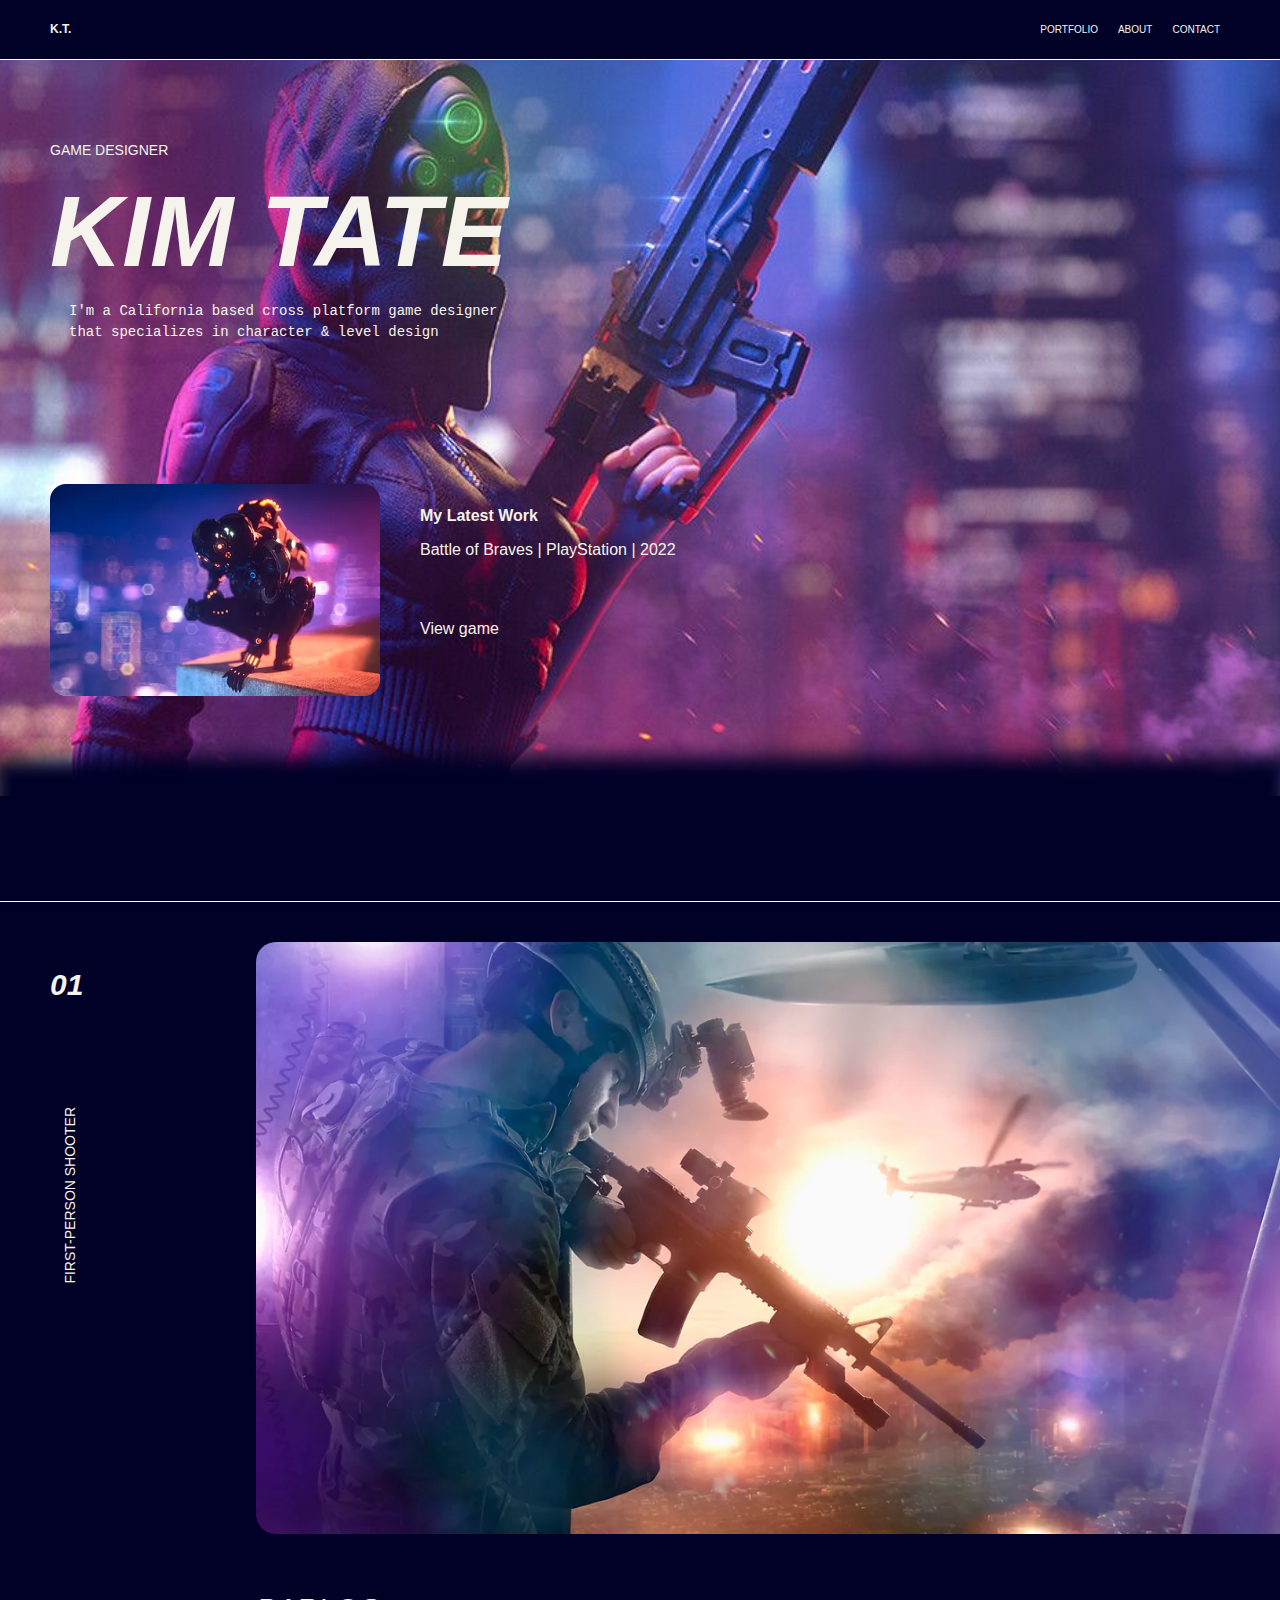
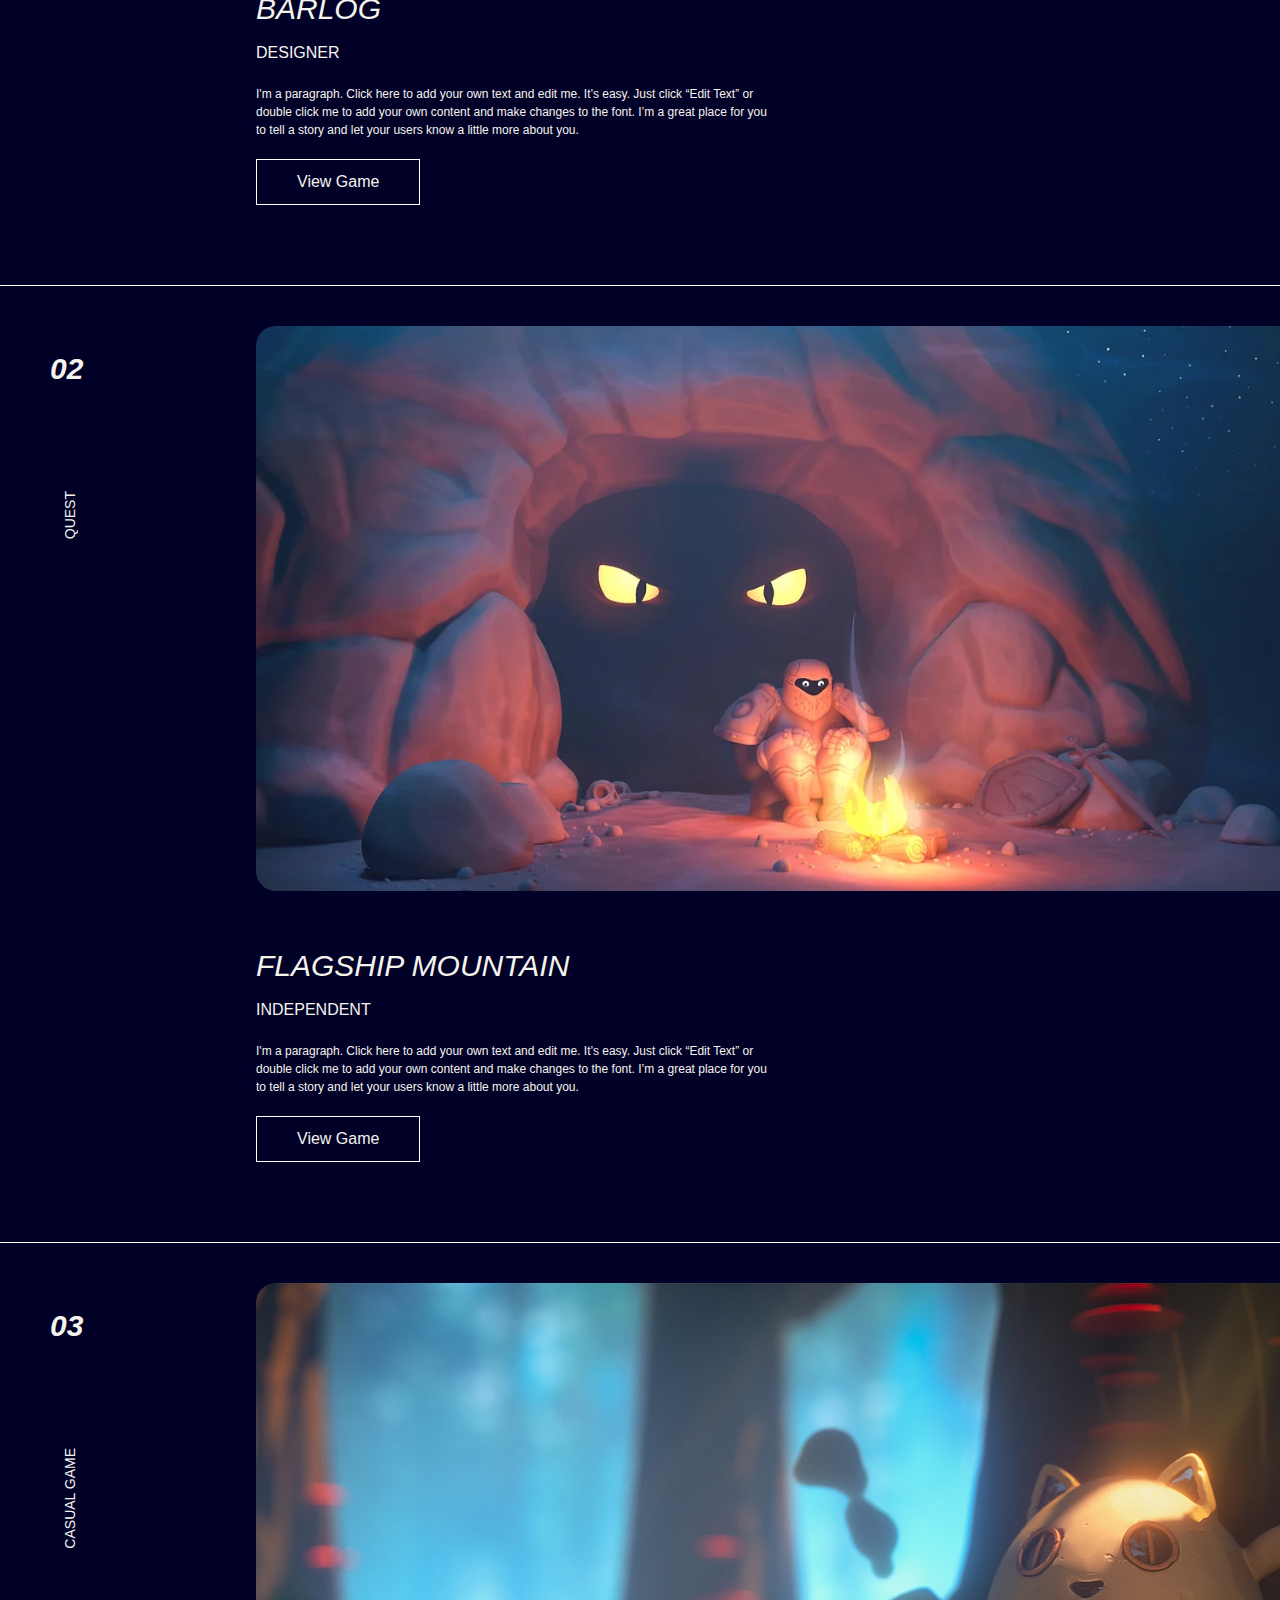
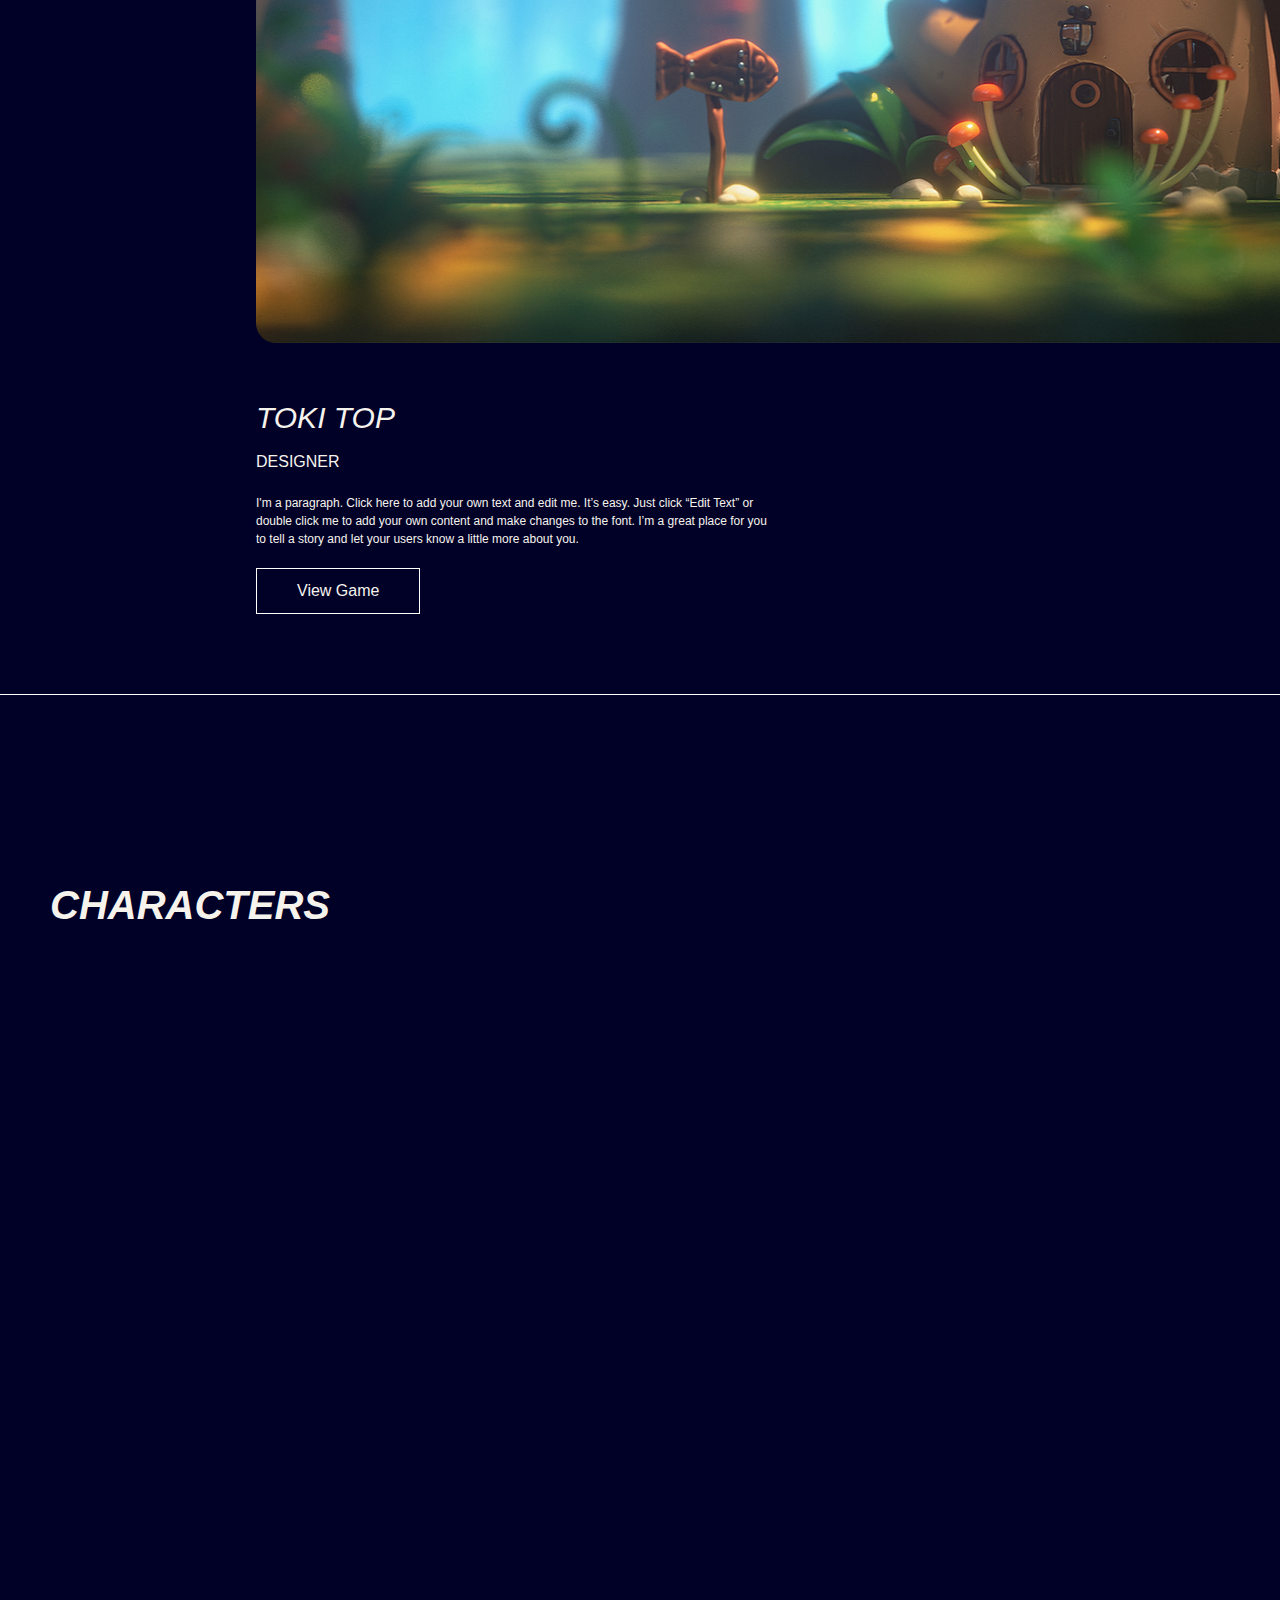
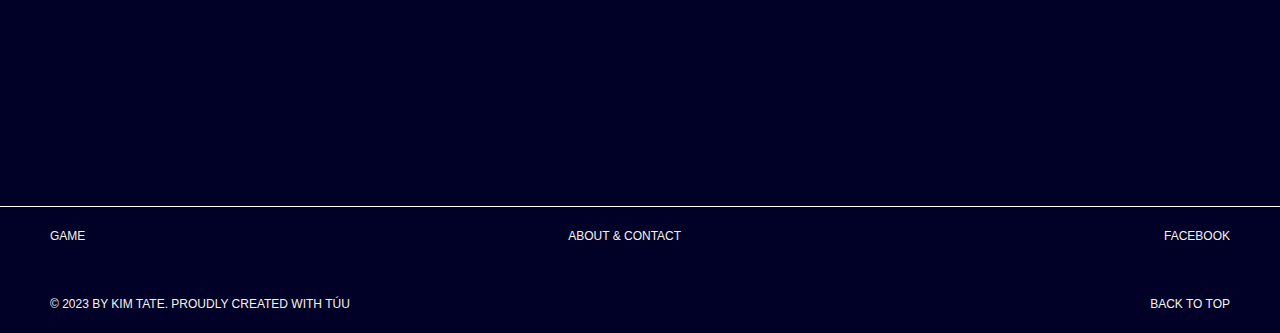
==== index.html @ 37a830bd "Tu Anh" ====
<!DOCTYPE html>
<html lang="en">
  <head>
    <meta charset="UTF-8" />
    <meta http-equiv="X-UA-Compatible" content="IE=edge" />
    <meta name="viewport" content="width=device-width, initial-scale=1.0" />
    <link
      rel="stylesheet"
      href="https://cdnjs.cloudflare.com/ajax/libs/font-awesome/6.0.0-beta3/css/all.min.css"
      integrity="sha512-Fo3rlrZj/k7ujTnHg4CGR2D7kSs0v4LLanw2qksYuRlEzO+tcaEPQogQ0KaoGN26/zrn20ImR1DfuLWnOo7aBA=="
      crossorigin="anonymous"
      referrerpolicy="no-referrer"
    />
    <link rel="stylesheet" href="./css/main.css" />
    <!-- <link rel="stylesheet" href="./css/animate.css" /> -->
    <link href="https://unpkg.com/aos@2.3.1/dist/aos.css" rel="stylesheet" />
    <title>Document</title>
  </head>
  <body>
    <div class="main">
      <section id="heading">
        <!-- navbar -->
        <div class="navbar">
          <div class="navbar__container">
            <div class="navbar__logo">
              <a href="#">K.T.</a>
            </div>

            <ul class="right-nav">
              <li><a href="./portfolio.html">PORTFOLIO</a></li>
              <li><a href="./about.html">ABOUT</a></li>
              <li><a href="./about.html#contact">CONTACT</a></li>
            </ul>
          </div>
        </div>

        <!-- Introduce st -->
        <div class="introduce">
          <div class="intro__about">
            <h3>GAME DESIGNER</h3>
            <h2>KIM TATE</h2>
            <pre>
          I'm a California based cross platform game designer
          that specializes in character & level design
        </pre
            >
          </div>

          <div class="intro__latest-work">
            <img src="./img/battle_braves.webp" alt="" />
            <div class="intro__latest-work__content">
              <h3>My Latest Work</h3>
              <p>Battle of Braves | PlayStation | 2022</p>
              <a href="./game_pages/battle_braves.html">
                View game <i class="far fa-arrow-alt-circle-right"></i>
              </a>
            </div>
          </div>
        </div>
      </section>

      <!-- PORTFOLIO -->
      <section id="portfolio">
        <h2 data-aos="fade-left" data-aos-duration="1500">MY PORTFOLIO</h2>
      </section>

      <!-- Game Project 1 -->
      <section id="project-1">
        <div class="game-project__container">
          <div class="game-project__container--left">
            <h3>01</h3>
            <p>FIRST-PERSON SHOOTER</p>
          </div>

          <div class="game-project__container--right">
            <img src="./img/solider.webp" alt="" />
          </div>
        </div>

        <div class="game-project__content">
          <a href="./game_pages/barlog.html"
            >BARLOG <i class="far fa-arrow-alt-circle-right"></i
          ></a>
          <h3>DESIGNER</h3>
          <p>
            I'm a paragraph. Click here to add your own text and edit me. It’s
            easy. Just click “Edit Text” or double click me to add your own
            content and make changes to the font. I’m a great place for you to
            tell a story and let your users know a little more about you.
          </p>
          <button><a href="">View Game</a></button>
        </div>
      </section>

      <!-- Game Project 2 -->
      <section id="project-1">
        <div class="game-project__container">
          <div class="game-project__container--left">
            <h3>02</h3>
            <p>QUEST</p>
          </div>

          <div class="game-project__container--right">
            <img src="./img/flagship_moutain.webp" alt="" />
          </div>
        </div>

        <div class="game-project__content">
          <a href="./game_pages/flagship.html">
            FLAGSHIP MOUNTAIN <i class="far fa-arrow-alt-circle-right"></i>
          </a>
          <h3>INDEPENDENT</h3>
          <p>
            I'm a paragraph. Click here to add your own text and edit me. It’s
            easy. Just click “Edit Text” or double click me to add your own
            content and make changes to the font. I’m a great place for you to
            tell a story and let your users know a little more about you.
          </p>
          <button><a href="">View Game</a></button>
        </div>
      </section>

      <!-- Game Project 3 -->
      <section id="project-1">
        <div class="game-project__container">
          <div class="game-project__container--left">
            <h3>03</h3>
            <p>CASUAL GAME</p>
          </div>

          <div class="game-project__container--right">
            <img src="./img/toki_top.webp" alt="" />
          </div>
        </div>

        <div class="game-project__content">
          <a href="./game_pages/tokitop.html"
            >TOKI TOP <i class="far fa-arrow-alt-circle-right"></i
          ></a>
          <h3>DESIGNER</h3>
          <p>
            I'm a paragraph. Click here to add your own text and edit me. It’s
            easy. Just click “Edit Text” or double click me to add your own
            content and make changes to the font. I’m a great place for you to
            tell a story and let your users know a little more about you.
          </p>
          <button><a href="">View Game</a></button>
        </div>
      </section>

      <!-- All games -->
      <section id="all-game">
        <a
          href="./portfolio.html"
          data-aos="fade-right"
          data-aos-duration="1500"
        >
          <h2>VIEW ALL GAME <i class="far fa-arrow-alt-circle-right"></i></h2>
        </a>
      </section>

      <section id="characters">
        <h2>CHARACTERS</h2>

        <div
          class="characters__content"
          data-aos="fade-up"
          data-aos-duration="3000"
          data-aos-offset="500"
        >
          <div class="characters__content-items">
            <div class="characters__content-image">
              <img src="./img/character_1.webp" alt="" />
            </div>
            <h3>ZORD</h3>
            <p>From Master League</p>
          </div>

          <div class="characters__content-items">
            <div class="characters__content-image">
              <img src="./img/character_2.webp" alt="" />
            </div>
            <h3>THE SCARLET SORCERER</h3>
            <p>From Flagship Mountain</p>
          </div>

          <div class="characters__content-items">
            <div class="characters__content-image">
              <img src="./img/character_3.webp" alt="" />
            </div>
            <h3>KATANNA</h3>
            <p>From Battle of the Braves</p>
          </div>
        </div>

        <div id="all-character">
          <a
            href="./characters.html"
            data-aos="fade-right"
            data-aos-duration="1500"
          >
            <h2 id="view-all-character">
              VIEW ALL CHARACTERS <i class="far fa-arrow-alt-circle-right"></i>
            </h2>
          </a>
        </div>
      </section>

      <!-- footer -->
      <div class="footer">
        <ul>
          <li><a href="">GAME</a></li>
          <li><a href="">ABOUT & CONTACT</a></li>
          <li><a href="">FACEBOOK</a></li>
        </ul>

        <ul>
          <li><p>© 2023 BY KIM TATE. PROUDLY CREATED WITH TÚU</p></li>
          <li>
            <a href="#heading"><i class="fas fa-arrow-up"></i> BACK TO TOP</a>
          </li>
        </ul>
      </div>
    </div>

    <script src="./app.js"></script>

    <script src="https://unpkg.com/aos@2.3.1/dist/aos.js"></script>
    <script>
      AOS.init();
    </script>

    <script src="./wow.min.js"></script>
    <script>
      new WOW().init();
    </script>
  </body>
</html>
---- css/main.css ----
* {
  margin: 0;
  padding: 0;
  box-sizing: border-box;
}

html {
  font-family: montserrat, sans-serif;
  font-size: 62.5%;
  scroll-behavior: smooth;
  /* overflow-x: hidden; */
}

a {
  text-decoration: none;
}

ul {
  list-style-type: none;
}

h1,
h2,
h3,
h4,
h5,
h6,
a,
p,
pre {
  color: #f6f3ed;
  font-size: 2.4rem;
  line-height: 1.5;
}

:root {
  --background-color: rgb(1, 1, 39);
  --color11: rgb(69, 34, 34);
  --color10: rgb(116, 86, 86);
  --color9: rgb(46, 243, 237);
  --color8: rgb(67, 85, 0);
  --color7: rgb(135, 170, 0);
  --color6: rgb(247, 190, 173);
  --color5: rgb(135, 238, 145);
  --color4: rgb(207, 171, 255);
  --color3: rgb(255, 203, 5);
  --color2: rgb(0, 136, 203);
}

/* background color */
#about,
#portfolio,
#characters,
#battle-braves,
#tokitop {
  background-color: var(--background-color);
}

hr {
  display: block;
  height: 1px;
  border: 0;
  border-top: 1px solid #fff;
  margin: 1em 0;
  padding: 0;
}

/* navbar */
.navbar {
  width: 100%;
  height: 6rem;
}

.navbar__container {
  width: 100%;
  position: fixed;
  top: 0;
  text-align: center;
  display: flex;
  justify-content: space-between;
  z-index: 3;
  border-bottom: 1px solid #fff;
  height: 6rem;
  background-color: var(--background-color);
}

.right-nav {
  display: flex;
  justify-content: space-around;
  line-height: 6rem;
  margin-right: 5rem;
}
.right-nav li {
  padding: 0 10px;
}
.right-nav li:hover a {
  color: var(--color7);
}

.intro__latest-work__content a:hover {
  color: var(--color7);
}

section#all-game h2:hover, section#characters h2#view-all-character:hover {
  color: var(--color7);
}

.navbar__logo {
  line-height: 6rem;
  margin-left: 5rem;
}
.navbar__logo a {
  font-size: 1.2rem;
  font-weight: 700;
}

.right-nav li a {
  font-size: 1rem;
}

/* Images */
.characters__content-image {
  overflow: hidden;
  object-fit: cover;
  border-radius: 2rem;
}

.characters__content-items img,
.portfolio__container-items__img img {
  width: 100%;
  height: 100%;
  transition: transform 0.8s ease-in-out;
  object-position: center;
  /* overflow: hidden; */
  object-fit: cover;
  border-radius: 2rem;
}

.characters__content-items:hover img,
.portfolio__container-items__img:hover img {
  transform: scale(1.1);
  background: linear-gradient(to top left, #cfabff, black);
}

/* Page title heading*/
.characters__content-items h3,
.portfolio__container-items h3 {
  margin-top: 2rem;
  font-size: 2rem;
  font-style: italic;
}

.characters__content-items p,
.portfolio__container-items p {
  font-size: 1.4rem;
  padding-top: 0.6rem;
}

/* Description */
.about__description__header,
.about__description--content,
.about__description--exp {
  padding: 2rem 5rem;
}

.about__description h2 {
  font-style: italic;
  font-size: 5rem;
  line-height: 1;
}

.about__description__header h3 {
  font-size: 1.4rem;
  padding-bottom: 2rem;
  padding-top: 0.6rem;
}

.about__description--content {
  display: flex;
  /* justify-content: space-between; */
  /* align-items: flex-start; */
  overflow: hidden;
}

.about__description--content__summary {
  flex-basis: 60%;
  padding-top: 4rem;
}
.about__description--content__summary h4 {
  font-size: 1.4rem;
  font-weight: 300;
}
.about__description--content__summary p {
  font-size: 1.1rem;
  width: 50%;
  padding-top: 1.6rem;
}

.about__description--content__img {
  flex-basis: 40%;
  /* align-self: flex-start; */
  overflow: hidden;
}
.about__description--content__img img {
  object-fit: cover;
  object-position: 50% 10%;
  width: 100%;
  height: 70%;
  border-radius: 1rem;
}

/* EDU & SKILLS */
.about__description--exp {
  display: flex;
  padding-bottom: 5rem;
  padding-top: 2rem;
}

.about__description--exp__edu {
  flex-basis: 59%;
  border-right: 1px solid #fff;
}

.about__description--exp__skills {
  margin-left: 1rem;
}

.about__description--exp__edu h3,
.about__description--exp__skills h3 {
  font-size: 1.4rem;
  padding: 1rem 0;
}

.about__description--exp__edu p,
.about__description--exp__skills p {
  font-size: 1.1rem;
  line-height: 1.5;
}

/* Contact */
#contact {
  margin-bottom: 5rem;
  text-align: center;
}

.contact-form form {
  display: flex;
  justify-content: center;
  gap: 2rem;
  padding-top: 4rem;
}

#about h2 {
  font-size: 3rem;
  font-style: italic;
}

#contact h3 {
  font-size: 1.4rem;
  font-weight: lighter;
  padding-top: 0.6rem;
}
#contact input,
#contact textarea,
#contact button {
  background-color: var(--background-color);
  border: none;
  border-bottom: 1px solid #fff;
  color: #fff;
  outline: none;
  padding: 0.6rem 1rem;
}
#contact input:hover,
#contact textarea:hover {
  border-color: var(--color7);
}
#contact label {
  color: #fff;
  padding-bottom: 2.4rem;
  width: 100%;
}
#contact input,
#contact label,
#contact textarea {
  font-size: 1.2rem;
  display: block;
}
#contact button {
  border: 1px solid #fff;
  transition: background 0.3s ease-in-out;
}
#contact button:hover {
  background-color: var(--color7);
}

/* portfolio */
#portfolio__title {
  padding-top: 8rem;
  margin-left: 5rem;
  font-size: 4rem;
  font-style: italic;
}

.portfolio__container {
  padding-top: 5rem;
}

.portfolio__container-items {
  display: flex;
  justify-content: space-evenly;
  padding-bottom: 2rem;
}

.portfolio__container-items__img {
  flex-basis: 45%;
  /* object-fit: cover; */
  /* height: 50vh; */
  /* flex-grow: 1; */
}
.portfolio__container-items__img a {
  display: block;
}

/* Game pages */
/* Battle of Braves */
.game-description {
  display: flex;
  padding: 3rem 5rem;
}

.game-description__items {
  flex-basis: 50%;
}
.game-description__items:first-child {
  border-right: 1px solid #fff;
  margin-right: 2rem;
}
.game-description__items h4 {
  font-size: 1.3rem;
  font-weight: 600;
}
.game-description__items p {
  font-size: 1.1rem;
  margin-bottom: 2rem;
  width: 60%;
  padding-top: 0.2rem;
  font-weight: lighter;
}

.level-design__img {
  padding: 1.2rem 5rem;
}

.portfolio__container-items__img {
  padding: 1rem 0;
}

.level-design__img img {
  border-radius: 2rem;
  width: 100%;
}

.level-design__subtitle h3 {
  margin-left: 5rem;
  line-height: 1.6;
  font-style: italic;
  font-size: 3.2rem;
  padding: 0.2rem 0;
}

/* pagination */
.game-page__pagination {
  display: flex;
  justify-content: space-between;
  padding: 1rem 5rem;
}
.game-page__pagination a {
  display: block;
  font-style: italic;
  font-weight: 600;
}
.game-page__pagination a:hover {
  color: var(--color7);
}

.main {
  width: 100vw;
  background-color: #010127;
}

/* heading */
section#heading {
  background: url(../img/cyber_girl.jpg);
  background-position: center;
  background-size: cover;
  background-repeat: no-repeat;
  background-blend-mode: overlay;
  width: 100vw;
  padding-bottom: 10rem;
  transition: background-image 1.2s cubic-bezier(0.895, 0.03, 0.685, 0.22);
}

/* introduce */
.introduce {
  padding-left: 5rem;
  padding-top: 8rem;
}

/* about st */
.intro__about h3 {
  font-size: 1.4rem;
  font-weight: 100;
}
.intro__about h2 {
  font-size: 10rem;
  font-style: italic;
  line-height: 1;
  padding: 2rem 0;
}
.intro__about pre {
  font-size: 1.4rem;
  margin-left: -6.5rem;
}

/* intro product */
.intro__latest-work {
  display: flex;
  gap: 4rem;
  margin-top: 12rem;
}
.intro__latest-work img {
  border-radius: 16px;
  max-width: 330px;
}

.intro__latest-work__content h3 {
  padding: 2rem 0 1rem;
  font-size: 1.6rem;
}
.intro__latest-work__content p {
  margin-bottom: 5rem;
  font-size: 1.6rem;
  font-weight: lighter;
}
.intro__latest-work__content a {
  font-size: 1.6rem;
  font-weight: lighter;
}
.intro__latest-work__content .fa-arrow-alt-circle-right {
  font-size: 2rem;
  margin-right: 8px;
}

/* PORTFOLIO */
section#portfolio {
  border-bottom: 1px solid #fff;
  box-shadow: 0 -3rem 2rem 1rem #010127;
}
section#portfolio h2 {
  font-size: 3rem;
  padding: 3rem 0;
  color: #fff;
  margin-left: 5rem;
  font-style: italic;
}
section#project-1 {
  border-bottom: 1px solid #fff;
  padding-bottom: 8rem;
}

/* project 1 */
.game-project__container {
  width: 100%;
  display: flex;
  /* justify-content: space-between; */
  padding: 4rem 0;
}

.game-project__container--left {
  display: flex;
  flex-direction: column;
  flex-basis: 20%;
  width: 100%;
  height: 100%;
}

#project-1 .game-project__container--left h3 {
  font-size: 3rem;
  font-style: italic;
  margin-bottom: 10rem;
  margin-top: 2rem;
  margin-left: 5rem;
}
#project-1 .game-project__container--left p {
  writing-mode: vertical-rl;
  transform: rotate(180deg);
  font-size: 1.4rem;
  margin-left: 6rem;
  text-align: center;
}

.game-project__container--right {
  flex-basis: 80%;
  justify-self: flex-end;
}
.game-project__container--right img {
  width: 100%;
  max-height: 660px;
  border-radius: 20px 0 0 20px;
}

.game-project__content {
  margin-top: 1rem;
  margin-left: 20%;
  width: 40%;
}
.game-project__content > a {
  font-size: 3rem;
  font-style: italic;
  margin-bottom: 2rem;
  font-weight: 400;
}
.game-project__content i {
  margin-left: 0.8rem;
}
.game-project__content > p {
  font-size: 1.2rem;
  margin: 2rem 0;
}
.game-project__content h3 {
  font-size: 1.6rem;
  padding-top: 1rem;
  font-weight: normal;
}
.game-project__content button {
  background-color: #010127;
  border: 1px solid #fff;
  /* border-radius: 10%; */
  padding: 1rem 4rem;
  /* margin-top: 2.4rem; */
}
.game-project__content button a {
  font-size: 1.6rem;
}
.game-project__content button:hover {
  background-color: var(--color7);
}

/* All game */
section#all-game {
  overflow: hidden;
}
section#all-game h2 {
  float: right;
  padding: 5rem;
  font-style: italic;
  font-size: 4rem;
}
section#characters {
  border-bottom: 1px solid #fff;
}
section#characters h2 {
  font-size: 4rem;
  font-style: italic;
  margin-left: 5rem;
  padding: 2rem 0;
  width: auto;
}

/* characters */
.characters__content {
  width: 100%;
  display: flex;
  justify-content: space-evenly;
  padding-bottom: 10rem;
}

.characters__content-items {
  flex-basis: 30%;
}

#all-character {
  display: flex;
  justify-content: flex-end;
}
#all-character h2:last-of-type {
  font-style: italic;
  font-size: 4rem;
  width: auto;
  padding: 5rem;
}

/* Footer */
.footer {
  padding: 2rem 5rem;
}
.footer ul:first-child {
  display: flex;
  justify-content: space-between;
}
.footer ul:first-child li a {
  font-size: 1.2rem;
  font-weight: lighter;
}
.footer ul:last-child {
  display: flex;
  justify-content: space-between;
  margin-top: 5rem;
}
.footer ul:last-child li a,
.footer ul:last-child li p {
  font-size: 1.2rem;
  font-weight: lighter;
}
.footer ul:last-child i {
  margin-right: 1rem;
}

/*# sourceMappingURL=main.css.map */
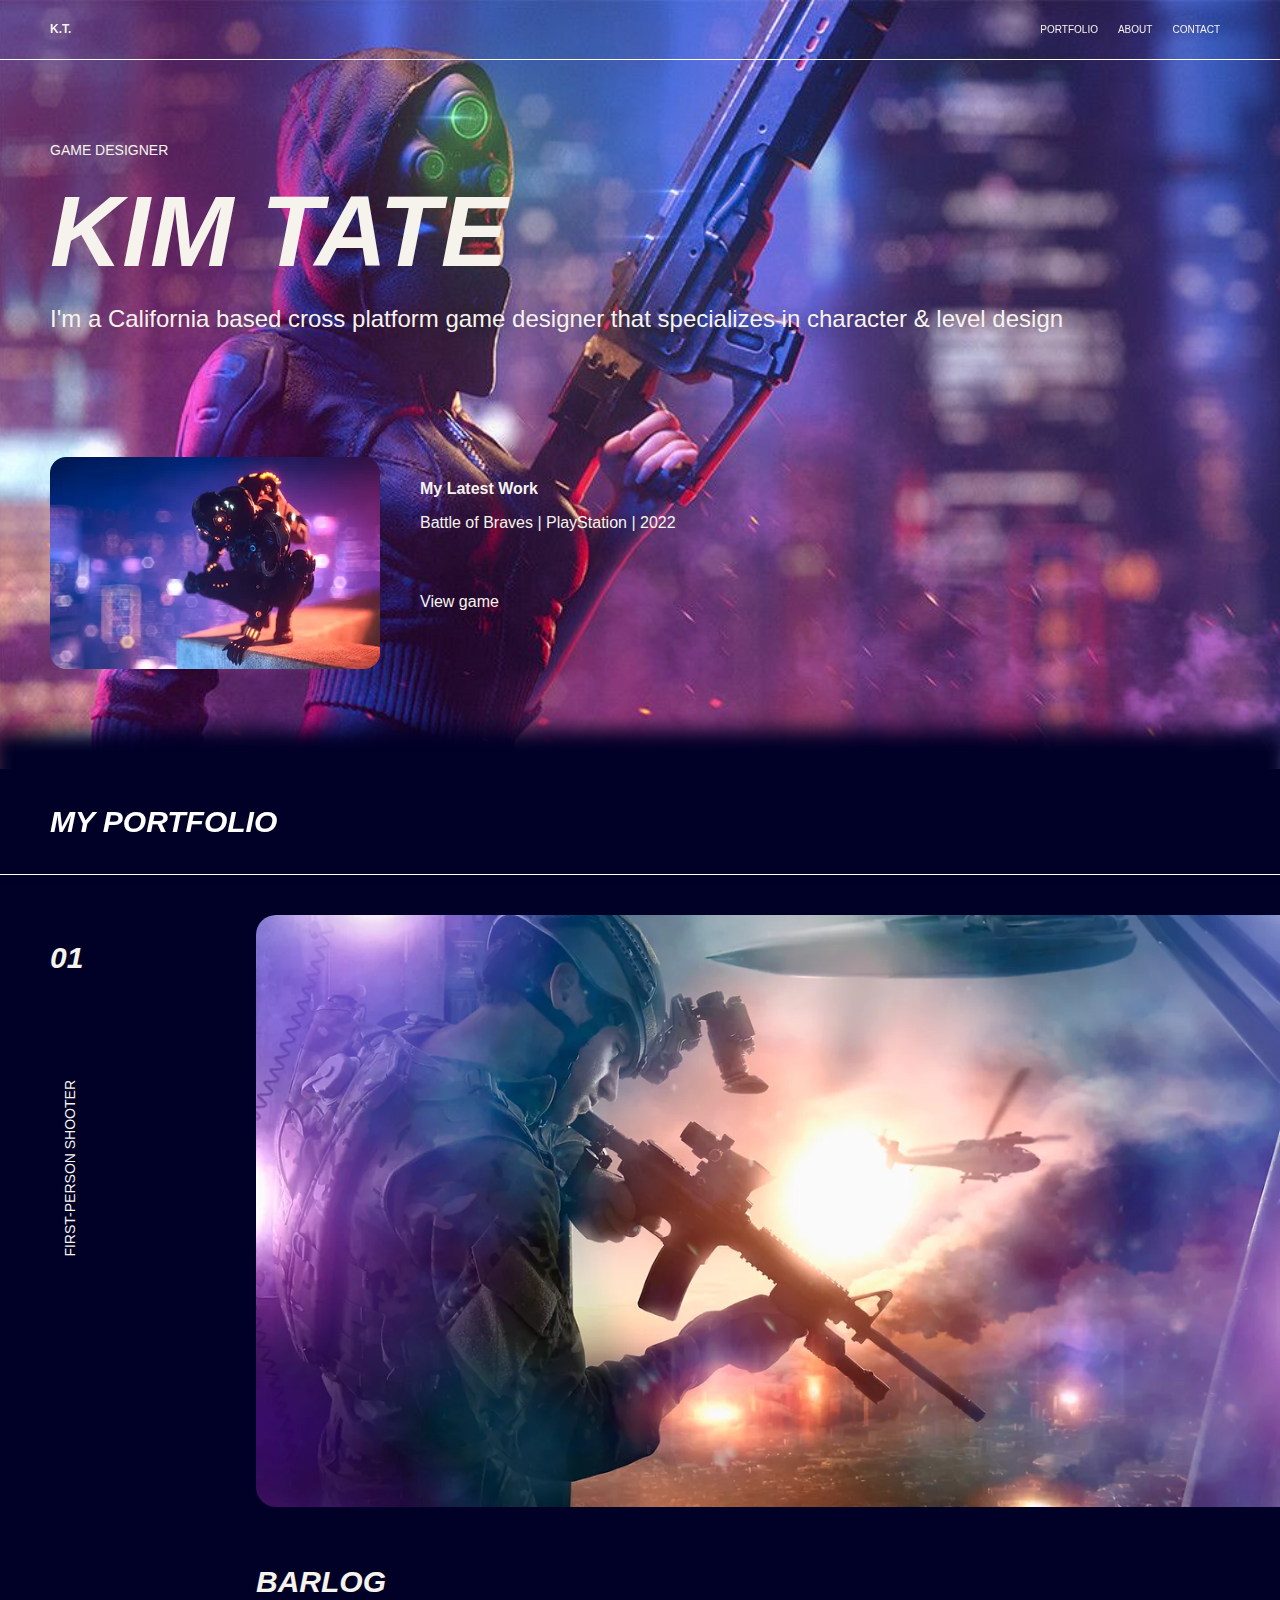
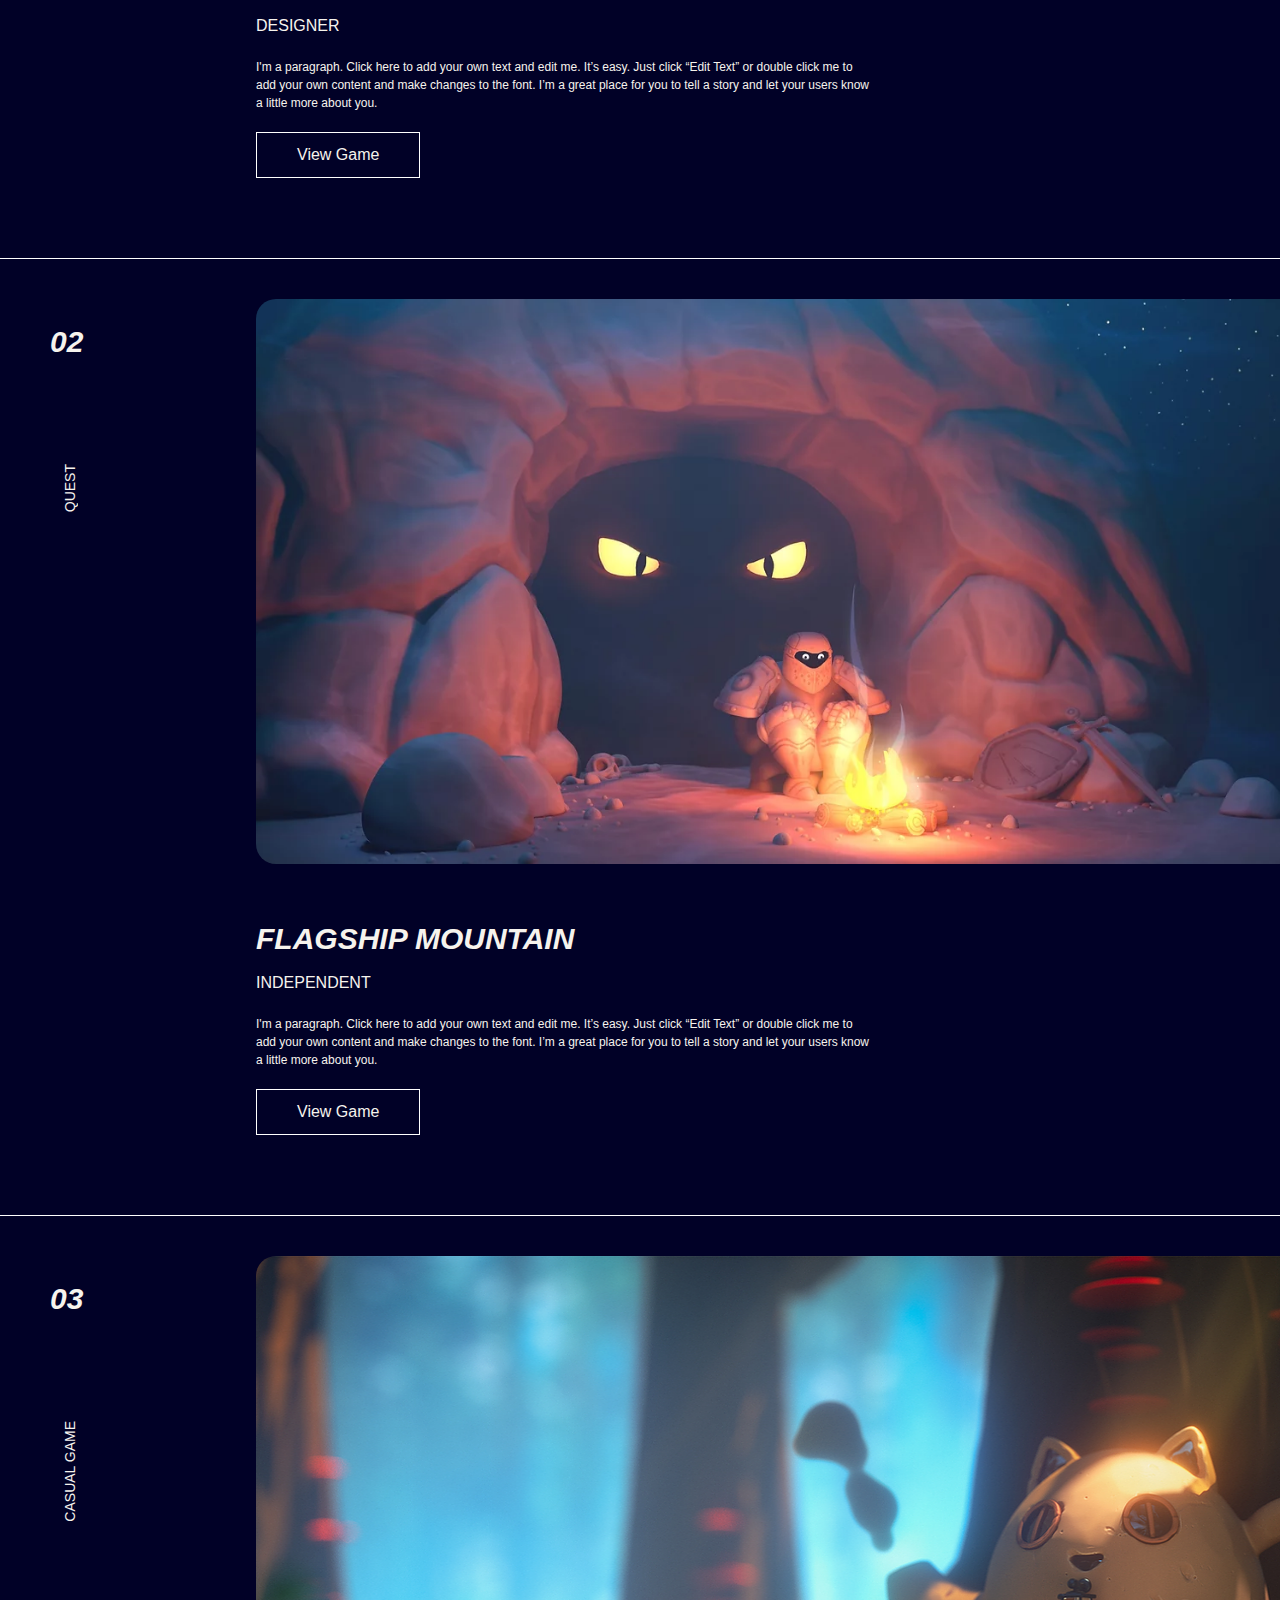
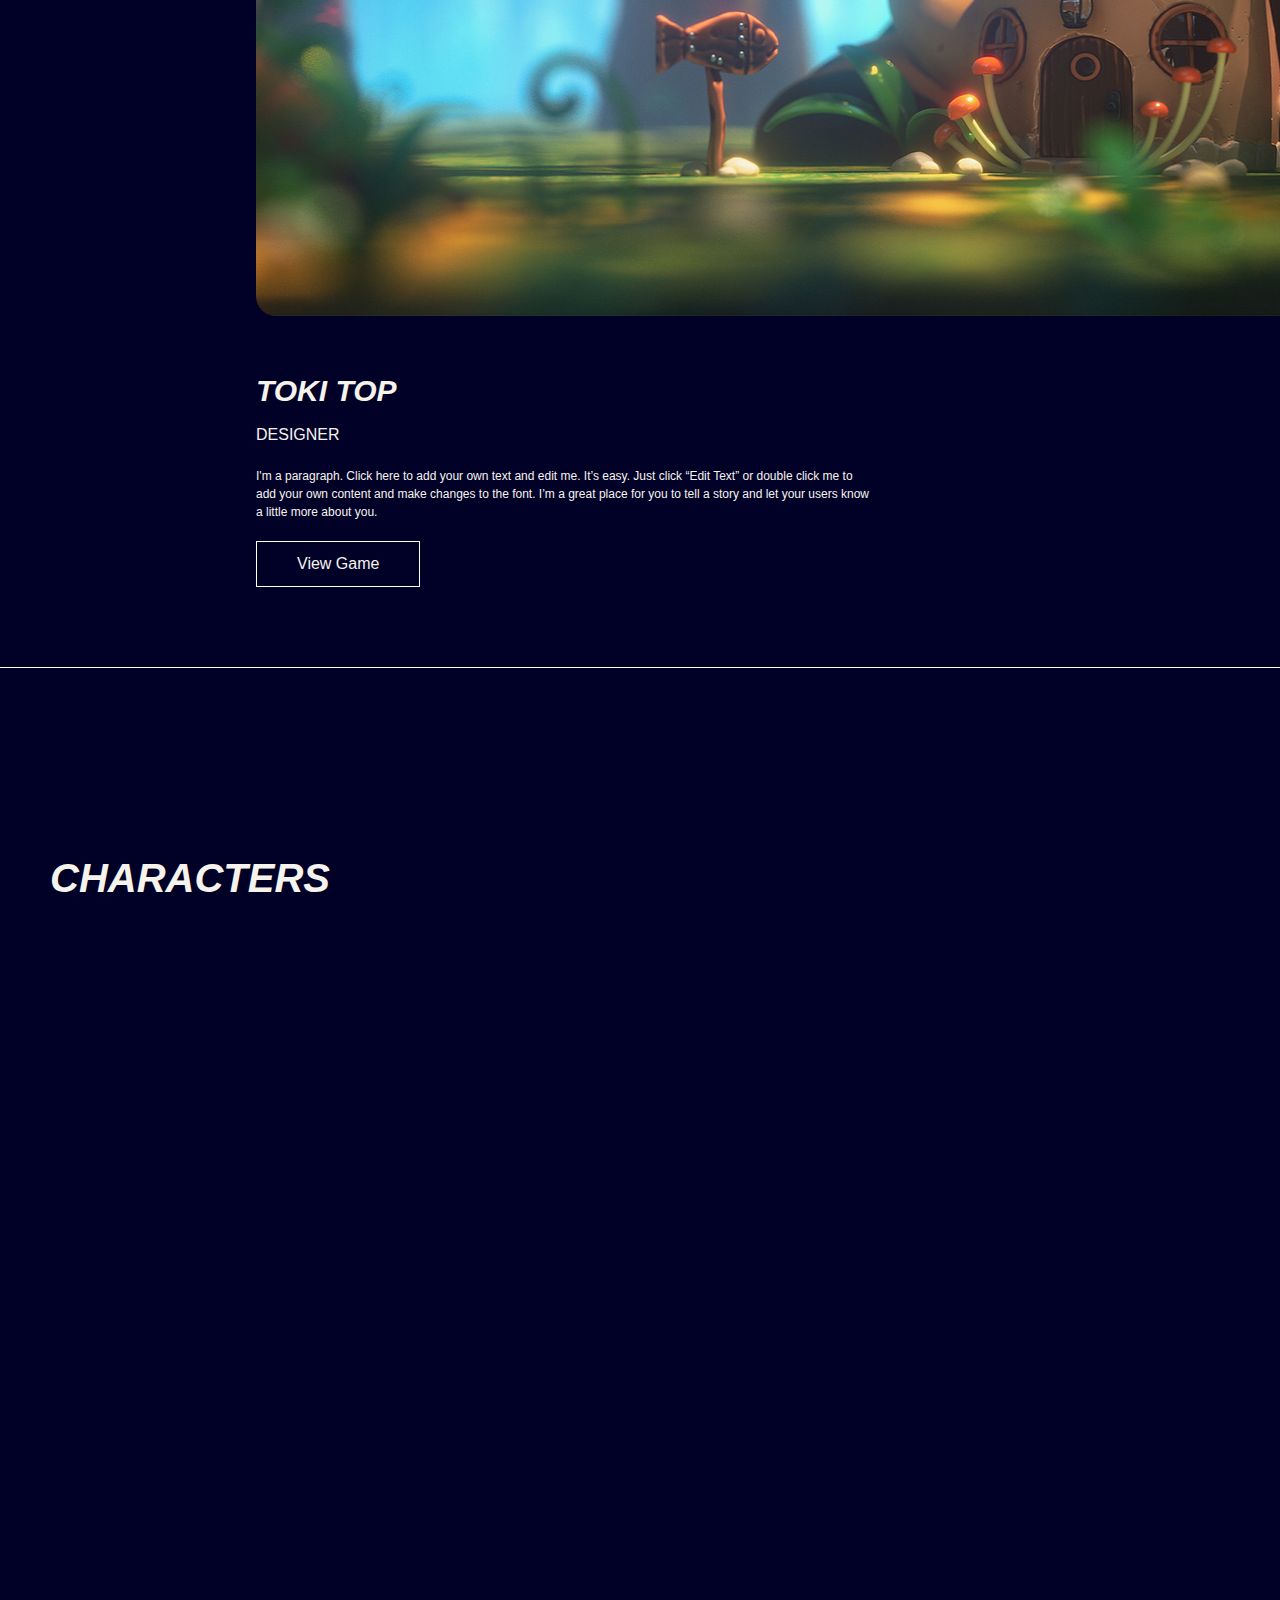
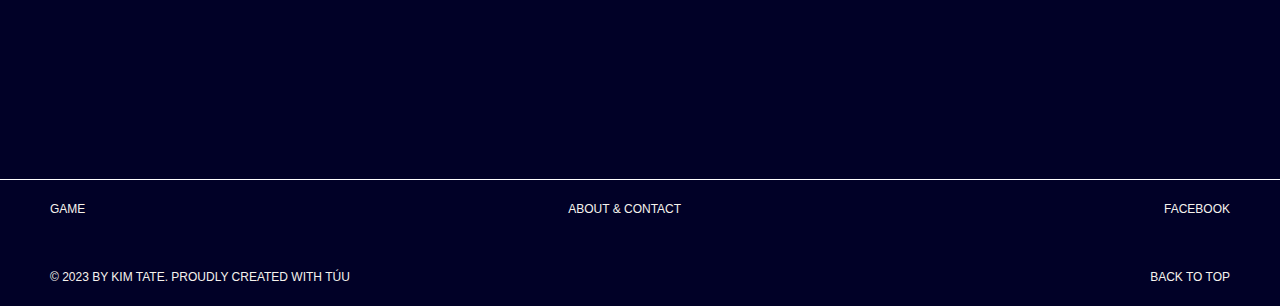
==== commit 901f94fc: "first commit" ====
--- a/index.html
+++ b/index.html
@@ -12,9 +12,10 @@
       referrerpolicy="no-referrer"
     />
     <link rel="stylesheet" href="./css/main.css" />
+    <link rel="stylesheet" href="./css/responsive.css" />
     <!-- <link rel="stylesheet" href="./css/animate.css" /> -->
     <link href="https://unpkg.com/aos@2.3.1/dist/aos.css" rel="stylesheet" />
-    <title>Document</title>
+    <title>Game Designer</title>
   </head>
   <body>
     <div class="main">
@@ -25,6 +26,7 @@
             <div class="navbar__logo">
               <a href="#">K.T.</a>
             </div>
+            <hr />
 
             <ul class="right-nav">
               <li><a href="./portfolio.html">PORTFOLIO</a></li>
@@ -39,11 +41,10 @@
           <div class="intro__about">
             <h3>GAME DESIGNER</h3>
             <h2>KIM TATE</h2>
-            <pre>
-          I'm a California based cross platform game designer
-          that specializes in character & level design
-        </pre
-            >
+            <p>
+              I'm a California based cross platform game designer that
+              specializes in character & level design
+            </p>
           </div>
 
           <div class="intro__latest-work">
@@ -70,6 +71,12 @@
           <div class="game-project__container--left">
             <h3>01</h3>
             <p>FIRST-PERSON SHOOTER</p>
+          </div>
+          <div class="game-project__container--left--respon">
+            <p>
+              <span>01</span>
+              <span>FIRST-PERSON SHOOTER</span>
+            </p>
           </div>
 
           <div class="game-project__container--right">
@@ -99,6 +106,12 @@
             <h3>02</h3>
             <p>QUEST</p>
           </div>
+          <div class="game-project__container--left--respon">
+            <p>
+              <span>02</span>
+              <span>QUEST</span>
+            </p>
+          </div>
 
           <div class="game-project__container--right">
             <img src="./img/flagship_moutain.webp" alt="" />
@@ -127,6 +140,12 @@
             <h3>03</h3>
             <p>CASUAL GAME</p>
           </div>
+          <div class="game-project__container--left--respon">
+            <p>
+              <span>03</span>
+              <span>CASUAL GAME</span>
+            </p>
+          </div>
 
           <div class="game-project__container--right">
             <img src="./img/toki_top.webp" alt="" />
@@ -165,8 +184,10 @@
         <div
           class="characters__content"
           data-aos="fade-up"
-          data-aos-duration="3000"
-          data-aos-offset="500"
+          data-aos-duration="1500"
+          data-aos-offset="400"
+          data-aos-easing="ease-in-sine"
+          data-aos-anchor="#characters"
         >
           <div class="characters__content-items">
             <div class="characters__content-image">
@@ -213,7 +234,6 @@
           <li><a href="">ABOUT & CONTACT</a></li>
           <li><a href="">FACEBOOK</a></li>
         </ul>
-
         <ul>
           <li><p>© 2023 BY KIM TATE. PROUDLY CREATED WITH TÚU</p></li>
           <li>
--- a/css/main.css
+++ b/css/main.css
@@ -8,7 +8,6 @@
   font-family: montserrat, sans-serif;
   font-size: 62.5%;
   scroll-behavior: smooth;
-  /* overflow-x: hidden; */
 }
 
 a {
@@ -67,7 +66,7 @@
 
 /* navbar */
 .navbar {
-  width: 100%;
+  width: auto;
   height: 6rem;
 }
 
@@ -75,13 +74,15 @@
   width: 100%;
   position: fixed;
   top: 0;
+  left: 0;
   text-align: center;
   display: flex;
   justify-content: space-between;
   z-index: 3;
   border-bottom: 1px solid #fff;
   height: 6rem;
-  background-color: var(--background-color);
+  background-color: transparent;
+  transition: background-color 0.3s ease-in-out;
 }
 
 .right-nav {
@@ -101,7 +102,8 @@
   color: var(--color7);
 }
 
-section#all-game h2:hover, section#characters h2#view-all-character:hover {
+section#all-game h2:hover,
+section#characters h2#view-all-character:hover {
   color: var(--color7);
 }
 
@@ -122,7 +124,7 @@
 .characters__content-image {
   overflow: hidden;
   object-fit: cover;
-  border-radius: 2rem;
+  /* border-radius: 2rem; */
 }
 
 .characters__content-items img,
@@ -133,13 +135,11 @@
   object-position: center;
   /* overflow: hidden; */
   object-fit: cover;
-  border-radius: 2rem;
 }
 
 .characters__content-items:hover img,
 .portfolio__container-items__img:hover img {
   transform: scale(1.1);
-  background: linear-gradient(to top left, #cfabff, black);
 }
 
 /* Page title heading*/
@@ -484,6 +484,10 @@
   height: 100%;
 }
 
+.game-project__container--left--respon {
+  display: none;
+}
+
 #project-1 .game-project__container--left h3 {
   font-size: 3rem;
   font-style: italic;
@@ -512,13 +516,12 @@
 .game-project__content {
   margin-top: 1rem;
   margin-left: 20%;
-  width: 40%;
 }
 .game-project__content > a {
   font-size: 3rem;
   font-style: italic;
   margin-bottom: 2rem;
-  font-weight: 400;
+  font-weight: 600;
 }
 .game-project__content i {
   margin-left: 0.8rem;
@@ -526,6 +529,7 @@
 .game-project__content > p {
   font-size: 1.2rem;
   margin: 2rem 0;
+  width: 60%;
 }
 .game-project__content h3 {
   font-size: 1.6rem;
--- a/css/responsive.css
+++ b/css/responsive.css
@@ -0,0 +1,167 @@
+@media screen and (max-width: 768px) {
+  .introduce {
+    padding-left: 2rem;
+  }
+
+  .navbar__logo a {
+    font-size: 2rem;
+  }
+
+  .right-nav {
+    display: none;
+  }
+
+  .intro__about h3 {
+    font-size: 1.6rem;
+  }
+
+  .intro__about h2 {
+    font-size: 5.4rem;
+  }
+
+  .intro__about p {
+    font-size: 1.6rem;
+    width: 80%;
+  }
+
+  .intro__latest-work {
+    width: 80%;
+    gap: none;
+    /* display: flex; */
+    /* justify-content: space-between; */
+  }
+
+  .intro__latest-work img {
+    width: 100%;
+    object-fit: cover;
+    max-width: 110px;
+    max-height: 100px;
+  }
+
+  .intro__latest-work__content h3 {
+    padding: 0.4rem 0;
+  }
+  .intro__latest-work__content p {
+    font-size: 1.4rem;
+    width: 100%;
+    margin-bottom: 1.2rem;
+  }
+
+  /*  portfolio*/
+
+  section#portfolio {
+    box-shadow: none;
+  }
+  section#portfolio h2 {
+    padding: 1rem 0;
+  }
+
+  /* project 1 */
+  section#project-1 {
+    padding-bottom: 2.4rem;
+  }
+
+  .game-project__container {
+    padding: 0;
+    display: block;
+  }
+
+  .game-project__container--left {
+    display: none;
+  }
+
+  .game-project__container--left--respon {
+    display: block;
+  }
+
+  .game-project__container--left--respon p {
+    font-size: 1.4rem;
+    padding: 2rem 1.6rem;
+  }
+
+  .game-project__container--left--respon span:first-child {
+    font-style: italic;
+    font-weight: 700;
+    font-size: 2.4rem;
+    margin-right: 1rem;
+  }
+
+  .game-project__container {
+    padding: 0 0 0 2rem;
+  }
+
+  .game-project__content {
+    padding: 0 0 0 2rem;
+    margin-left: 0;
+  }
+
+  .game-project__content a {
+    display: block;
+    width: 80%;
+    margin-bottom: 0;
+    line-height: 1;
+    margin-top: 2rem;
+  }
+
+  .game-project__content > p {
+    width: 90%;
+    margin: 1rem 0;
+    font-size: 1.2rem;
+  }
+  .game-project__content h3 {
+    margin: 0;
+    font-size: 1.4rem;
+  }
+
+  .game-project__content button {
+    padding: 1rem;
+    margin: 0;
+  }
+
+  .game-project__content button a {
+    margin: 0;
+    font-size: 1.2rem;
+  }
+
+  /* all game */
+  #all-game > a > h2 {
+    font-size: 2rem;
+    padding: 1.6rem 2rem 1.6rem 0;
+  }
+
+  /* characters */
+  section#characters h2 {
+    font-size: 2.4rem;
+  }
+
+  .characters__content {
+    flex-wrap: wrap;
+    padding-bottom: 1rem;
+  }
+
+  .characters__content-items {
+    flex-basis: 90%;
+    margin-bottom: 2.4rem;
+  }
+
+  #all-character h2:last-of-type {
+    font-size: 2rem;
+    width: 100%;
+    padding: 1rem;
+  }
+
+  /* footer */
+  .footer ul {
+    flex-direction: column;
+    text-align: center;
+  }
+
+  .footer ul li {
+    margin-bottom: 1rem;
+  }
+
+  .footer ul:last-child {
+    display: block;
+    margin-top: 2.4rem;
+  }
+}
